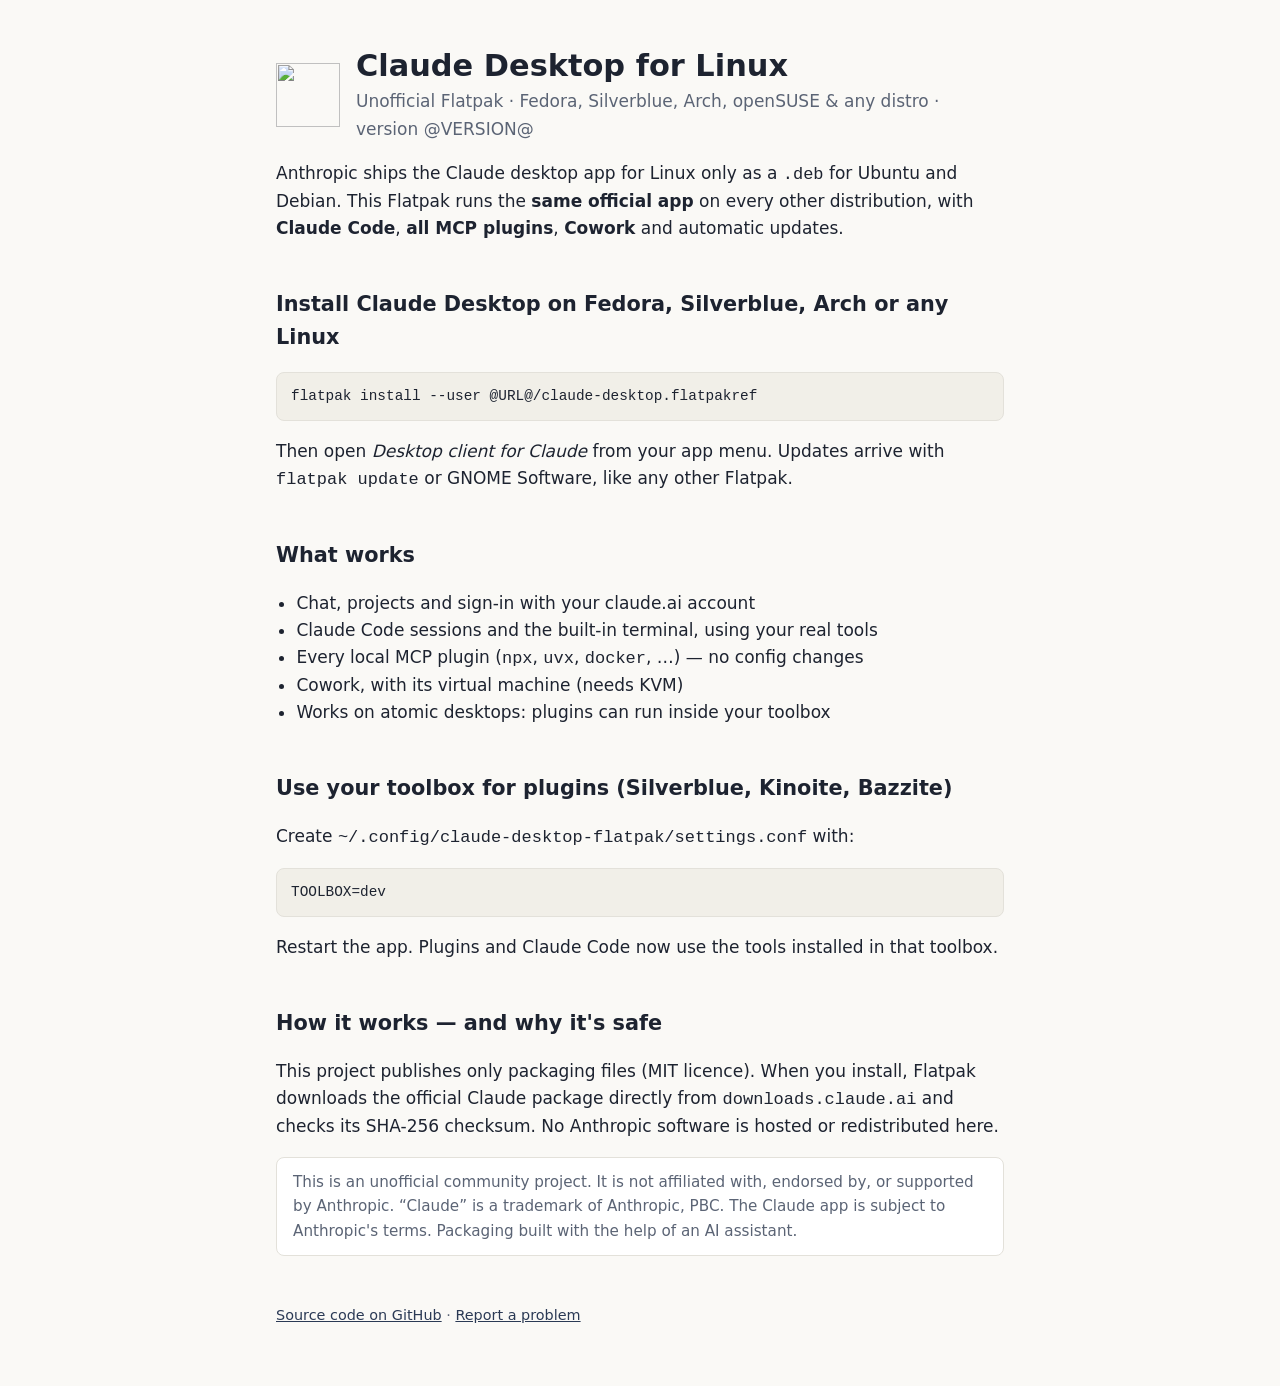
==== site/index.html @ fa692ded "Add Cowork VM stack, test suite, CI workflows and SEO site - Cowork: bundle QEMU 11.1.1 (x86_64, KVM" ====
<!doctype html>
<html lang="en">
<head>
<meta charset="utf-8">
<meta name="viewport" content="width=device-width, initial-scale=1">
<title>Claude Desktop for Linux – Flatpak for Fedora, Silverblue, Arch &amp; any distro</title>
<meta name="description" content="Install the official Claude Desktop app on Fedora, Fedora Silverblue, Arch, openSUSE and any Linux distribution with one Flatpak command. Claude Code, MCP plugins and Cowork included, with automatic updates. Unofficial, open source.">
<link rel="canonical" href="@URL@/">
<link rel="icon" href="icon.svg" type="image/svg+xml">
<meta name="robots" content="index,follow">
<meta property="og:type" content="website">
<meta property="og:title" content="Claude Desktop for Linux – Flatpak for every distro">
<meta property="og:description" content="Run the official Claude Desktop on Fedora, Silverblue, Arch and more. Claude Code, MCP plugins, Cowork and automatic updates.">
<meta property="og:url" content="@URL@/">
<meta property="og:image" content="@URL@/icon.svg">
<meta name="twitter:card" content="summary">
<script type="application/ld+json">
{
  "@context": "https://schema.org",
  "@type": "SoftwareApplication",
  "name": "Claude Desktop for Linux (unofficial Flatpak)",
  "operatingSystem": "Linux",
  "applicationCategory": "DeveloperApplication",
  "softwareVersion": "@VERSION@",
  "offers": {"@type": "Offer", "price": "0", "priceCurrency": "USD"},
  "url": "@URL@/",
  "downloadUrl": "@URL@/claude-desktop.flatpakref",
  "license": "https://opensource.org/licenses/MIT",
  "codeRepository": "https://github.com/musmandev092/claude-desktop-flatpak-for-linux"
}
</script>
<style>
  :root {
    --bg: #faf9f6; --fg: #1d2330; --muted: #5b6475; --card: #ffffff;
    --line: #e3e1da; --accent: #2b3a55; --code-bg: #f1efe8;
  }
  @media (prefers-color-scheme: dark) {
    :root:not([data-theme="light"]) {
      --bg: #14171d; --fg: #e8e6e1; --muted: #a2a9b6; --card: #1b1f27;
      --line: #2c323d; --accent: #9fb4dc; --code-bg: #232833;
    }
  }
  :root[data-theme="dark"] {
    --bg: #14171d; --fg: #e8e6e1; --muted: #a2a9b6; --card: #1b1f27;
    --line: #2c323d; --accent: #9fb4dc; --code-bg: #232833;
  }
  * { box-sizing: border-box; }
  body { margin: 0; background: var(--bg); color: var(--fg);
         font: 17px/1.6 system-ui, -apple-system, "Segoe UI", Roboto, sans-serif; }
  main { max-width: 760px; margin: 0 auto; padding: 48px 16px 64px; }
  header { display: flex; gap: 16px; align-items: center; }
  header img { width: 64px; height: 64px; flex: none; }
  h1 { font-size: 1.9rem; line-height: 1.2; margin: 0; }
  .tag { color: var(--muted); margin: 4px 0 0; }
  h2 { margin-top: 2.2em; font-size: 1.3rem; }
  pre { background: var(--code-bg); border: 1px solid var(--line); border-radius: 8px;
        padding: 12px 14px; overflow-x: auto; font-size: 0.9rem; }
  code { font-family: ui-monospace, "JetBrains Mono", Menlo, monospace; }
  ul { padding-left: 1.2em; }
  .note { background: var(--card); border: 1px solid var(--line); border-radius: 8px;
          padding: 12px 16px; color: var(--muted); font-size: 0.95rem; }
  a { color: var(--accent); }
  footer { margin-top: 48px; color: var(--muted); font-size: 0.9rem; }
</style>
</head>
<body>
<main>
  <header>
    <img src="icon.svg" alt="">
    <div>
      <h1>Claude Desktop for Linux</h1>
      <p class="tag">Unofficial Flatpak · Fedora, Silverblue, Arch, openSUSE &amp; any distro · version @VERSION@</p>
    </div>
  </header>

  <p>Anthropic ships the Claude desktop app for Linux only as a <code>.deb</code> for Ubuntu and Debian.
     This Flatpak runs the <strong>same official app</strong> on every other distribution, with
     <strong>Claude Code</strong>, <strong>all MCP plugins</strong>, <strong>Cowork</strong> and automatic updates.</p>

  <h2>Install Claude Desktop on Fedora, Silverblue, Arch or any Linux</h2>
  <pre><code>flatpak install --user @URL@/claude-desktop.flatpakref</code></pre>
  <p>Then open <em>Desktop client for Claude</em> from your app menu. Updates arrive with
     <code>flatpak update</code> or GNOME Software, like any other Flatpak.</p>

  <h2>What works</h2>
  <ul>
    <li>Chat, projects and sign-in with your claude.ai account</li>
    <li>Claude Code sessions and the built-in terminal, using your real tools</li>
    <li>Every local MCP plugin (<code>npx</code>, <code>uvx</code>, <code>docker</code>, …) — no config changes</li>
    <li>Cowork, with its virtual machine (needs KVM)</li>
    <li>Works on atomic desktops: plugins can run inside your toolbox</li>
  </ul>

  <h2>Use your toolbox for plugins (Silverblue, Kinoite, Bazzite)</h2>
  <p>Create <code>~/.config/claude-desktop-flatpak/settings.conf</code> with:</p>
  <pre><code>TOOLBOX=dev</code></pre>
  <p>Restart the app. Plugins and Claude Code now use the tools installed in that toolbox.</p>

  <h2>How it works — and why it's safe</h2>
  <p>This project publishes only packaging files (MIT licence). When you install, Flatpak
     downloads the official Claude package directly from <code>downloads.claude.ai</code> and
     checks its SHA-256 checksum. No Anthropic software is hosted or redistributed here.</p>

  <p class="note">This is an unofficial community project. It is not affiliated with, endorsed by,
     or supported by Anthropic. “Claude” is a trademark of Anthropic, PBC. The Claude app is subject
     to Anthropic's terms. Packaging built with the help of an AI assistant.</p>

  <footer>
    <a href="https://github.com/musmandev092/claude-desktop-flatpak-for-linux">Source code on GitHub</a> ·
    <a href="https://github.com/musmandev092/claude-desktop-flatpak-for-linux/issues">Report a problem</a>
  </footer>
</main>
</body>
</html>
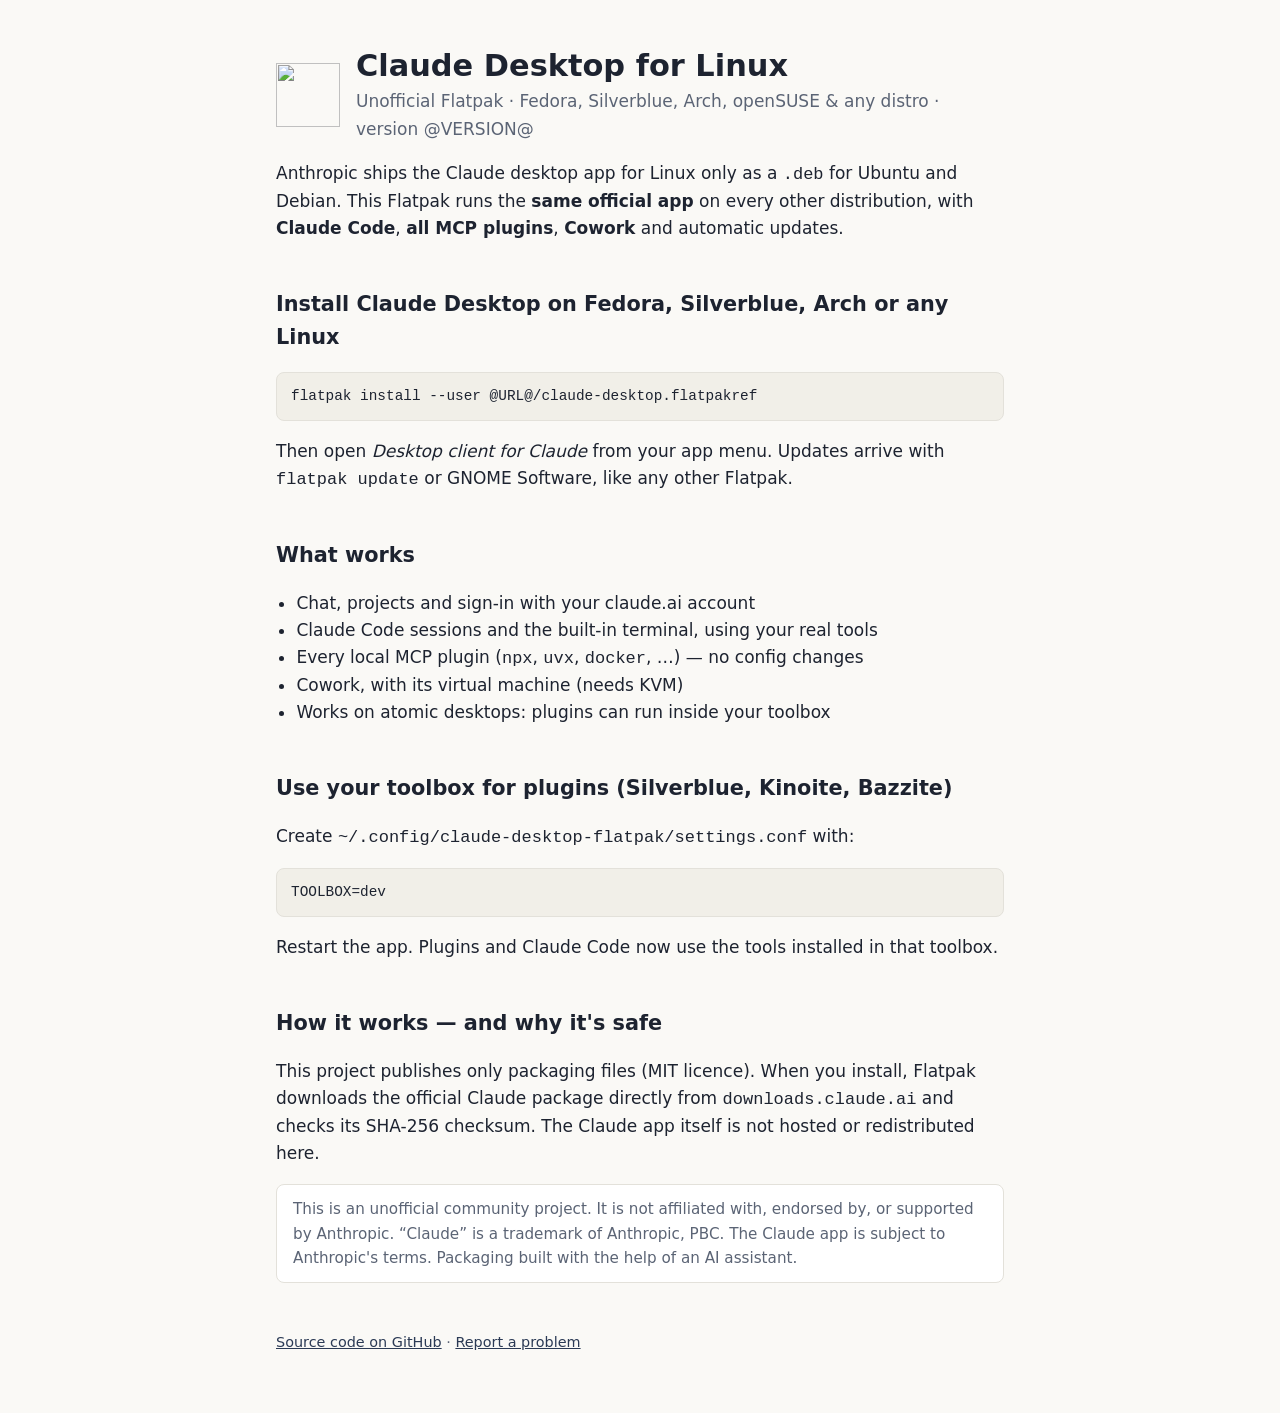
==== commit 126df5b3: "Use Claude's name and icon; 8x faster toolbox commands via nsenter The menu entry is now "Claude" an" ====
--- a/site/index.html
+++ b/site/index.html
@@ -6,13 +6,13 @@
 <title>Claude Desktop for Linux – Flatpak for Fedora, Silverblue, Arch &amp; any distro</title>
 <meta name="description" content="Install the official Claude Desktop app on Fedora, Fedora Silverblue, Arch, openSUSE and any Linux distribution with one Flatpak command. Claude Code, MCP plugins and Cowork included, with automatic updates. Unofficial, open source.">
 <link rel="canonical" href="@URL@/">
-<link rel="icon" href="icon.svg" type="image/svg+xml">
+<link rel="icon" href="icon.png" type="image/png">
 <meta name="robots" content="index,follow">
 <meta property="og:type" content="website">
 <meta property="og:title" content="Claude Desktop for Linux – Flatpak for every distro">
 <meta property="og:description" content="Run the official Claude Desktop on Fedora, Silverblue, Arch and more. Claude Code, MCP plugins, Cowork and automatic updates.">
 <meta property="og:url" content="@URL@/">
-<meta property="og:image" content="@URL@/icon.svg">
+<meta property="og:image" content="@URL@/icon.png">
 <meta name="twitter:card" content="summary">
 <script type="application/ld+json">
 {
@@ -66,7 +66,7 @@
 <body>
 <main>
   <header>
-    <img src="icon.svg" alt="">
+    <img src="icon.png" alt="">
     <div>
       <h1>Claude Desktop for Linux</h1>
       <p class="tag">Unofficial Flatpak · Fedora, Silverblue, Arch, openSUSE &amp; any distro · version @VERSION@</p>
@@ -99,7 +99,7 @@
   <h2>How it works — and why it's safe</h2>
   <p>This project publishes only packaging files (MIT licence). When you install, Flatpak
      downloads the official Claude package directly from <code>downloads.claude.ai</code> and
-     checks its SHA-256 checksum. No Anthropic software is hosted or redistributed here.</p>
+     checks its SHA-256 checksum. The Claude app itself is not hosted or redistributed here.</p>
 
   <p class="note">This is an unofficial community project. It is not affiliated with, endorsed by,
      or supported by Anthropic. “Claude” is a trademark of Anthropic, PBC. The Claude app is subject
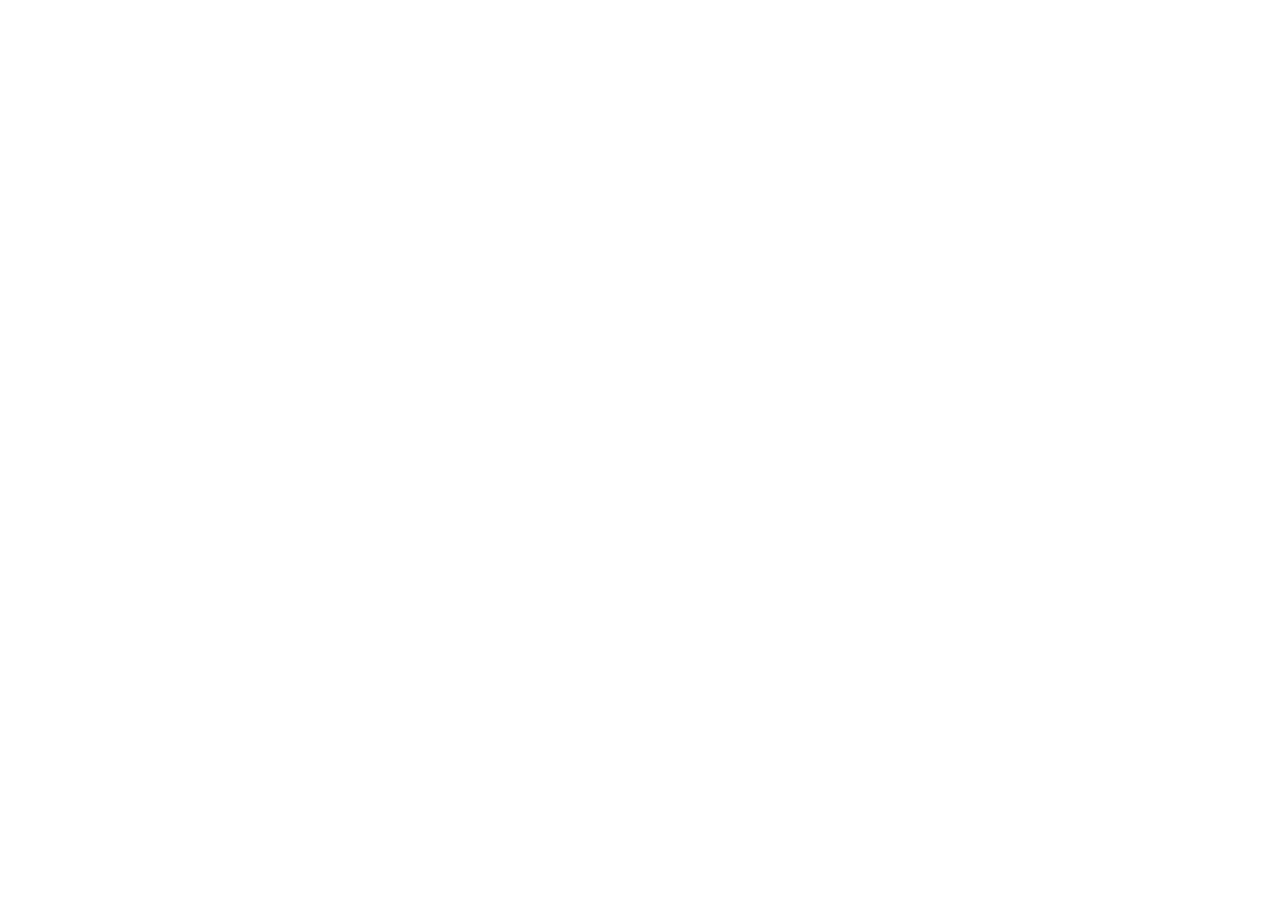
==== commit c39f4980: "Initial commit Claude Desktop for Linux as a Flatpak, built for Fedora Atomic and any distro with Fl" ====
--- a/site/index.html
+++ b/site/index.html
@@ -1,114 +1,5 @@
 <!doctype html>
-<html lang="en">
-<head>
 <meta charset="utf-8">
-<meta name="viewport" content="width=device-width, initial-scale=1">
-<title>Claude Desktop for Linux – Flatpak for Fedora, Silverblue, Arch &amp; any distro</title>
-<meta name="description" content="Install the official Claude Desktop app on Fedora, Fedora Silverblue, Arch, openSUSE and any Linux distribution with one Flatpak command. Claude Code, MCP plugins and Cowork included, with automatic updates. Unofficial, open source.">
-<link rel="canonical" href="@URL@/">
-<link rel="icon" href="icon.png" type="image/png">
-<meta name="robots" content="index,follow">
-<meta property="og:type" content="website">
-<meta property="og:title" content="Claude Desktop for Linux – Flatpak for every distro">
-<meta property="og:description" content="Run the official Claude Desktop on Fedora, Silverblue, Arch and more. Claude Code, MCP plugins, Cowork and automatic updates.">
-<meta property="og:url" content="@URL@/">
-<meta property="og:image" content="@URL@/icon.png">
-<meta name="twitter:card" content="summary">
-<script type="application/ld+json">
-{
-  "@context": "https://schema.org",
-  "@type": "SoftwareApplication",
-  "name": "Claude Desktop for Linux (unofficial Flatpak)",
-  "operatingSystem": "Linux",
-  "applicationCategory": "DeveloperApplication",
-  "softwareVersion": "@VERSION@",
-  "offers": {"@type": "Offer", "price": "0", "priceCurrency": "USD"},
-  "url": "@URL@/",
-  "downloadUrl": "@URL@/claude-desktop.flatpakref",
-  "license": "https://opensource.org/licenses/MIT",
-  "codeRepository": "https://github.com/musmandev092/claude-desktop-flatpak-for-linux"
-}
-</script>
-<style>
-  :root {
-    --bg: #faf9f6; --fg: #1d2330; --muted: #5b6475; --card: #ffffff;
-    --line: #e3e1da; --accent: #2b3a55; --code-bg: #f1efe8;
-  }
-  @media (prefers-color-scheme: dark) {
-    :root:not([data-theme="light"]) {
-      --bg: #14171d; --fg: #e8e6e1; --muted: #a2a9b6; --card: #1b1f27;
-      --line: #2c323d; --accent: #9fb4dc; --code-bg: #232833;
-    }
-  }
-  :root[data-theme="dark"] {
-    --bg: #14171d; --fg: #e8e6e1; --muted: #a2a9b6; --card: #1b1f27;
-    --line: #2c323d; --accent: #9fb4dc; --code-bg: #232833;
-  }
-  * { box-sizing: border-box; }
-  body { margin: 0; background: var(--bg); color: var(--fg);
-         font: 17px/1.6 system-ui, -apple-system, "Segoe UI", Roboto, sans-serif; }
-  main { max-width: 760px; margin: 0 auto; padding: 48px 16px 64px; }
-  header { display: flex; gap: 16px; align-items: center; }
-  header img { width: 64px; height: 64px; flex: none; }
-  h1 { font-size: 1.9rem; line-height: 1.2; margin: 0; }
-  .tag { color: var(--muted); margin: 4px 0 0; }
-  h2 { margin-top: 2.2em; font-size: 1.3rem; }
-  pre { background: var(--code-bg); border: 1px solid var(--line); border-radius: 8px;
-        padding: 12px 14px; overflow-x: auto; font-size: 0.9rem; }
-  code { font-family: ui-monospace, "JetBrains Mono", Menlo, monospace; }
-  ul { padding-left: 1.2em; }
-  .note { background: var(--card); border: 1px solid var(--line); border-radius: 8px;
-          padding: 12px 16px; color: var(--muted); font-size: 0.95rem; }
-  a { color: var(--accent); }
-  footer { margin-top: 48px; color: var(--muted); font-size: 0.9rem; }
-</style>
-</head>
-<body>
-<main>
-  <header>
-    <img src="icon.png" alt="">
-    <div>
-      <h1>Claude Desktop for Linux</h1>
-      <p class="tag">Unofficial Flatpak · Fedora, Silverblue, Arch, openSUSE &amp; any distro · version @VERSION@</p>
-    </div>
-  </header>
-
-  <p>Anthropic ships the Claude desktop app for Linux only as a <code>.deb</code> for Ubuntu and Debian.
-     This Flatpak runs the <strong>same official app</strong> on every other distribution, with
-     <strong>Claude Code</strong>, <strong>all MCP plugins</strong>, <strong>Cowork</strong> and automatic updates.</p>
-
-  <h2>Install Claude Desktop on Fedora, Silverblue, Arch or any Linux</h2>
-  <pre><code>flatpak install --user @URL@/claude-desktop.flatpakref</code></pre>
-  <p>Then open <em>Desktop client for Claude</em> from your app menu. Updates arrive with
-     <code>flatpak update</code> or GNOME Software, like any other Flatpak.</p>
-
-  <h2>What works</h2>
-  <ul>
-    <li>Chat, projects and sign-in with your claude.ai account</li>
-    <li>Claude Code sessions and the built-in terminal, using your real tools</li>
-    <li>Every local MCP plugin (<code>npx</code>, <code>uvx</code>, <code>docker</code>, …) — no config changes</li>
-    <li>Cowork, with its virtual machine (needs KVM)</li>
-    <li>Works on atomic desktops: plugins can run inside your toolbox</li>
-  </ul>
-
-  <h2>Use your toolbox for plugins (Silverblue, Kinoite, Bazzite)</h2>
-  <p>Create <code>~/.config/claude-desktop-flatpak/settings.conf</code> with:</p>
-  <pre><code>TOOLBOX=dev</code></pre>
-  <p>Restart the app. Plugins and Claude Code now use the tools installed in that toolbox.</p>
-
-  <h2>How it works — and why it's safe</h2>
-  <p>This project publishes only packaging files (MIT licence). When you install, Flatpak
-     downloads the official Claude package directly from <code>downloads.claude.ai</code> and
-     checks its SHA-256 checksum. The Claude app itself is not hosted or redistributed here.</p>
-
-  <p class="note">This is an unofficial community project. It is not affiliated with, endorsed by,
-     or supported by Anthropic. “Claude” is a trademark of Anthropic, PBC. The Claude app is subject
-     to Anthropic's terms. Packaging built with the help of an AI assistant.</p>
-
-  <footer>
-    <a href="https://github.com/musmandev092/claude-desktop-flatpak-for-linux">Source code on GitHub</a> ·
-    <a href="https://github.com/musmandev092/claude-desktop-flatpak-for-linux/issues">Report a problem</a>
-  </footer>
-</main>
-</body>
-</html>
+<title>Claude Desktop for Linux</title>
+<script>location.replace("https://github.com/musmandev092/claude-desktop-flatpak-for-linux#readme")</script>
+<meta http-equiv="refresh" content="0; url=https://github.com/musmandev092/claude-desktop-flatpak-for-linux#readme">
